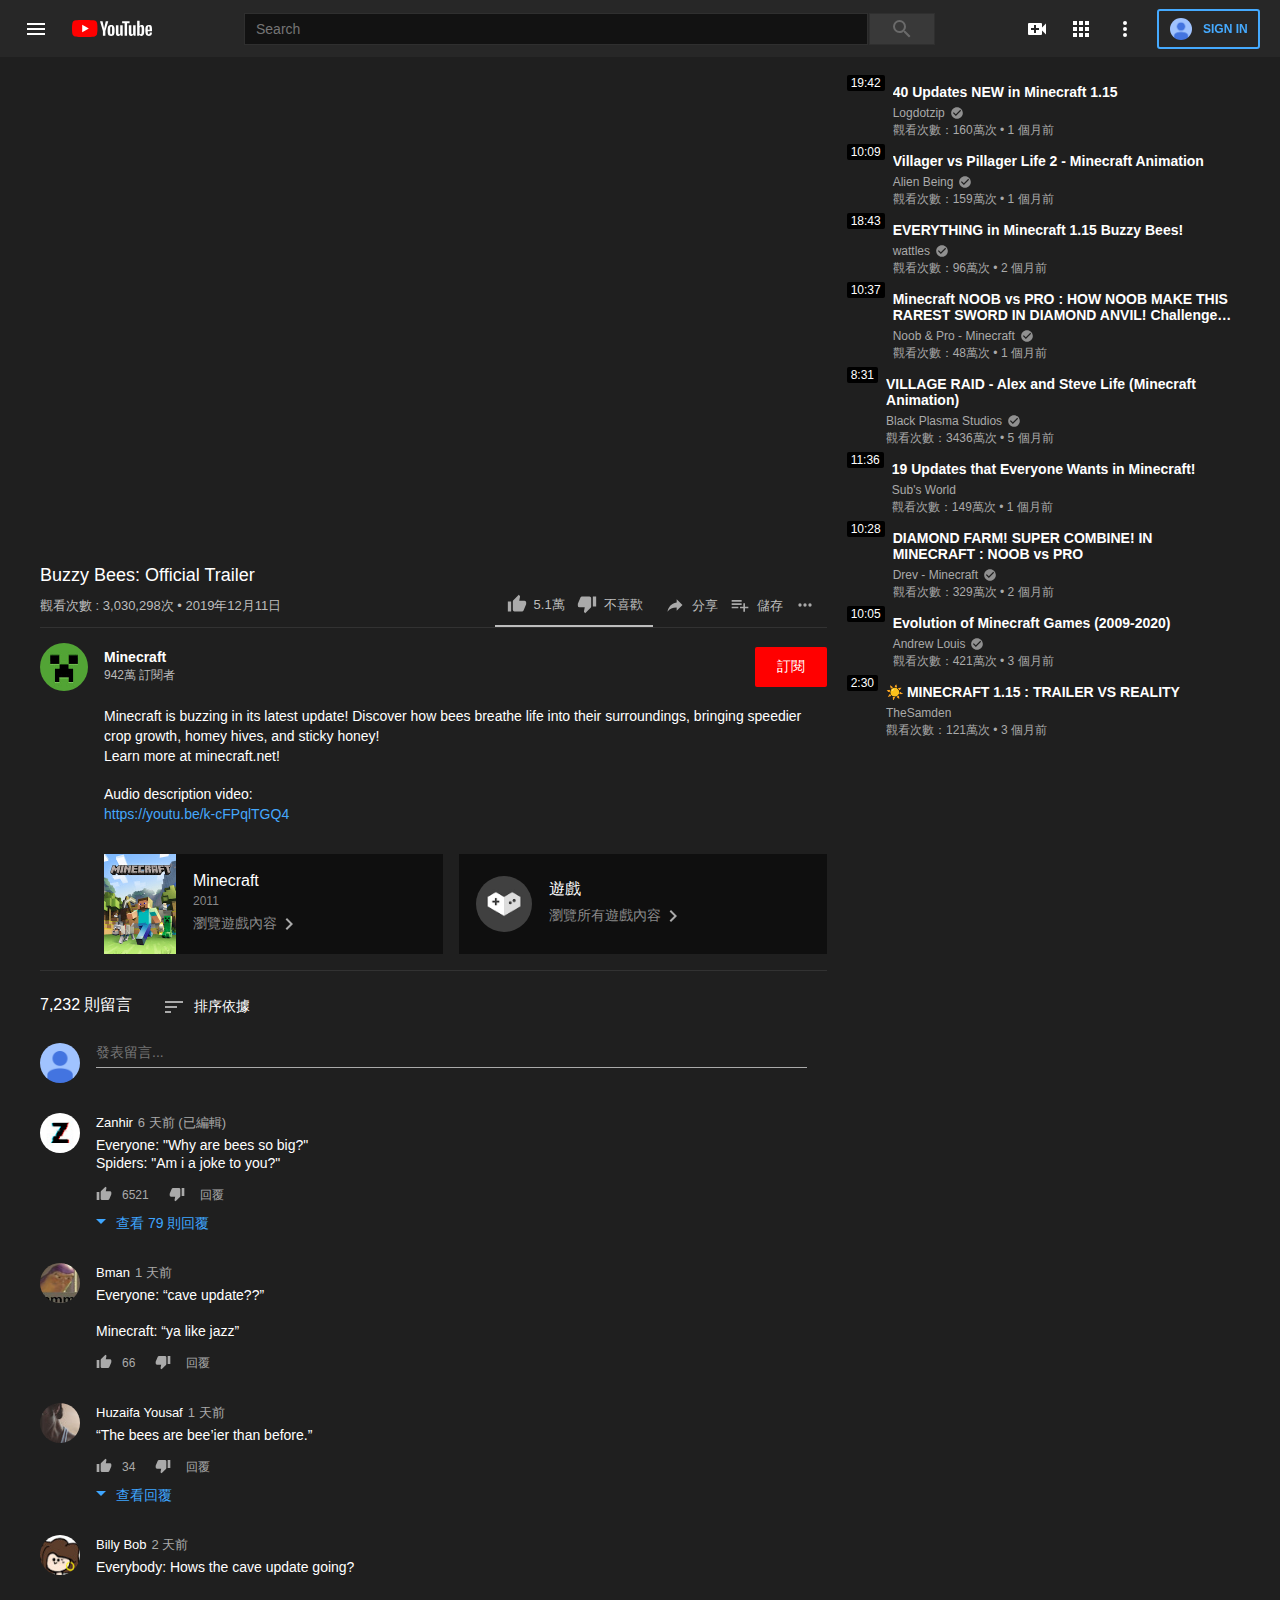
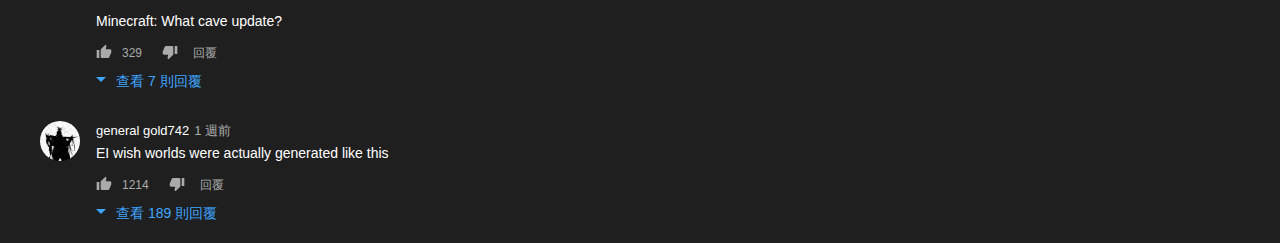
==== index.html @ e436df7b "首次上傳" ====
<!--
 * @Author: error: git config user.name && git config user.email & please set dead value or install git
 * @Date: 2022-06-09 15:48:01
 * @LastEditors: error: git config user.name && git config user.email & please set dead value or install git
 * @LastEditTime: 2022-08-15 15:24:51
 * @FilePath: /RWDyoutube/youtubeRWD.html
 * @Description: 这是默认设置,请设置`customMade`, 打开koroFileHeader查看配置 进行设置: https://github.com/OBKoro1/koro1FileHeader/wiki/%E9%85%8D%E7%BD%AE
-->
<!DOCTYPE html>
<html lang="en">
<head>
    <meta charset="UTF-8">
    <meta http-equiv="X-UA-Compatible" content="IE=edge">
    <meta name="viewport" content="width=device-width, initial-scale=1.0">
    <title>Document</title>
    <link rel="stylesheet" href="./vediopage.css">
</head>
<body>
    <header>
        <div class="header-left">
            <button class="btn menu-btn">
                <img src="./image/menu.svg" alt="menu">
            </button>
            <button class="logo">
                <img src="./image/logo.svg" alt="logo">
            </button>
        </div>
        <div class="header-middle">
            <input type="text" name="" id="" placeholder="Search">
            <button class="search-btn">
                <img src="./image/magnify.svg" alt="search-btn">
            </button>
        </div>
        <div class="header-right">
            <button class="btn addvideo-btn">
                <img src="./image/video-plus.svg" alt="addvideo">
            </button>
            <button class="btn apps-btn">
                <img src="./image/apps.svg" alt="">
            </button>
            <button class="btn option-btn">
                <img src="./image/dots-vertical.svg" alt="">
            </button>
            <button class="signin">
                <img src="./image/avatar_720-vflYJnzBZ.png" alt="signinman">
                <span>SIGN IN</span>
            </button>
        </div>
    </header>

    <section>
        <!-- 影片 -->
        <div class="video">
            <iframe width="560" height="315" src="https://www.youtube.com/embed/oQOSJkBYzrg" title="YouTube video player" frameborder="0" allow="accelerometer; autoplay; clipboard-write; encrypted-media; gyroscope; picture-in-picture" allowfullscreen></iframe>
        </div>
        <!-- 留言區 -->
        <div class="video-info">
            <div class="videotitle"><h1>Buzzy Bees: Official Trailer</h1></div>
            <div class="views-date">
                <div class="vd1"><span>觀看次數 : 3,030,298次 • 2019年12月11日</span></div>
                <div class="vd2"></div>
                <div class="vd3">
                    <button class="btn like-btn">
                        <img src="./image/thumb-up.svg" alt="like">
                    </button>
                    <span>5.1萬</span>
                </div>
                <div class="vd4">
                    <button class="btn dislike-btn">
                        <img src="./image/thumb-down.svg" alt="dislike">
                    </button>
                    <span>不喜歡</span>
                </div>
                <div class="vd5">
                    <button class="btn share-btn">
                        <img src="./image/share.svg" alt="share">
                    </button>
                    <span>分享</span>
                </div>
                <div class="vd5">
                    <button class="btn save-btn">
                        <img src="./image/playlist-plus.svg" alt="save">
                    </button>
                    <span>儲存</span>
                </div>
                <div class="vd6">
                    <button class="btn dot-btn">
                        <img src="./image/dots-horizontal.svg" alt="more">
                    </button>
                </div>
            </div>
            <!-- 作者資訊/訂閱 -->
            <div class="subbox">
                <div class="subscribers">
                    <img src="./image/unnamed.jpg" alt="">
                    <div class="username">
                        <p>Minecraft</p>
                        <p>942萬 訂閱者</p>
                    </div>
                    <button class="subscribe-btn">訂閱</button>
                </div>
                <div class="aboutvideo">
                    <div class="aboutv1">
                        <p>Minecraft is buzzing in its latest update! Discover how bees breathe life into their surroundings, bringing speedier crop growth, homey hives, and sticky honey!
                            <br> 
                            Learn more at minecraft.net!</p>
                        <br>
                        <p>Audio description video:</p>
                        <a href="https://www.youtube.com/watch?v=k-cFPqlTGQ4" target="_blank">https://youtu.be/k-cFPqlTGQ4</a>
                    </div>
                    <!-- 連結欄 -->
                    <div class="aboutv2">
                    <!-- 連結欄1 -->
                        <a class="aboutgame1" href="https://www.youtube.com/channel/UCQvWX73GQygcwXOTSf_VDVg"
                        target="_blank">
                            <img src="./image/minetcraft.jpeg" alt="">
                            <div class="aboutgame1-info">
                                <h2>Minecraft</h2>
                                <span>2011</span>
                                <div class="ginfo1">
                                    <span class="font14">瀏覽遊戲內容</span>
                                    <img class=""btn src="./image/chevron-right.svg" alt="go1">
                                </div>
                            </div>
                            <div class="aboutgame1-flexbox"></div>
                        </a>
                     <!-- 連結欄1 -->
                        <a class="aboutgame2" href="https://www.youtube.com/gaming"
                        target="_blank">
                            <img src="./image/game.jpeg" alt="">
                            <div class="aboutgame2-info">
                                <h2>遊戲</h2>
                                <div class="ginfo2">
                                    <span class="font14">瀏覽所有遊戲內容</span>
                                    <img class=""btn src="./image/chevron-right.svg" alt="go1">
                                </div>
                            </div>
                            <div class="aboutgame2-flexbox"></div>
                        </a>
                    </div>
                </div>
            </div>
        </div>
<!-- 更多影片 -->
        <div class="aside">
            <a class="morevideo" href="https://www.youtube.com/watch?v=ARpwakd7C8M" target="_blank">
                <div class="morevideo-img">
                    <img src="https://i.ytimg.com/vi/ARpwakd7C8M/hqdefault.jpg?sqp=-oaymwEZCNACELwBSFXyq4qpAwsIARUAAIhCGAFwAQ==&rs=AOn4CLD9Yk3ZiLvh-OSU9m6nuraU4Refkg" 
                    title="">
                    <div class="morevideo-time">
                        <span>19:42</span>
                    </div>
                    <div class="morevideo-icon">
                        <button><img src="./image/clock.svg" alt=""></button>
                        <button><img src="./image/playlist-play.svg" alt=""></button>
                    </div>
                </div>
                <div class="morevideo-info">
                    <h5>40 Updates NEW in Minecraft 1.15</h5>
                    <div>
                        <span>Logdotzip</span><img src="./image/check-circle.svg" alt="">
                    </div>
                    <span>觀看次數：160萬次 • 1 個月前</span>
                </div>
                <div class="morevideo-option">
                    <img src="./image/dots-vertical-thumb.svg" alt="">
                </div>
            </a>

            <a class="morevideo" href="https://www.youtube.com/watch?v=Fp2TlwW8Ejc" target="_blank">
                <div class="morevideo-img">
                    <img src="https://i.ytimg.com/vi/Fp2TlwW8Ejc/hqdefault.jpg?sqp=-oaymwEZCNACELwBSFXyq4qpAwsIARUAAIhCGAFwAQ==&rs=AOn4CLAWBxESbo5J3Zj0tywcAjmQzgpxug" 
                    title="">
                    <div class="morevideo-time">
                        <span>10:09</span>
                    </div>
                    <div class="morevideo-icon">
                        <button><img src="./image/clock.svg" alt=""></button>
                        <button><img src="./image/playlist-play.svg" alt=""></button>
                    </div>
                </div>
                <div class="morevideo-info">
                    <h5>Villager vs Pillager Life 2 - Minecraft Animation</h5>
                    <div>
                        <span>Alien Being</span><img src="./image/check-circle.svg" alt="">
                    </div>
                    <span>觀看次數：159萬次 • 1 個月前</span>
                </div>
                <div class="morevideo-option">
                    <img src="./image/dots-vertical-thumb.svg" alt="">
                </div>
            </a>

            <a class="morevideo" href="https://www.youtube.com/watch?v=YkINc028fs4" target="_blank">
                <div class="morevideo-img">
                    <img src="https://i.ytimg.com/vi/YkINc028fs4/hqdefault.jpg?sqp=-oaymwEZCNACELwBSFXyq4qpAwsIARUAAIhCGAFwAQ==&rs=AOn4CLBaf1p9irjO1KlY13ko64CLxCG0VA" 
                    title="">
                    <div class="morevideo-time">
                        <span>18:43</span>
                    </div>
                    <div class="morevideo-icon">
                        <button><img src="./image/clock.svg" alt=""></button>
                        <button><img src="./image/playlist-play.svg" alt=""></button>
                    </div>
                </div>
                <div class="morevideo-info">
                    <h5>EVERYTHING in Minecraft 1.15 Buzzy Bees!</h5>
                    <div>
                        <span>wattles</span><img src="./image/check-circle.svg" alt="">
                    </div>
                    <span>觀看次數：96萬次 • 2 個月前</span>
                </div>
                <div class="morevideo-option">
                    <img src="./image/dots-vertical-thumb.svg" alt="">
                </div>
            </a>

            <a class="morevideo" href="https://www.youtube.com/watch?v=yz7x-PpUQxE" target="_blank">
                <div class="morevideo-img">
                    <img src="https://i.ytimg.com/vi/yz7x-PpUQxE/hqdefault.jpg?sqp=-oaymwEZCNACELwBSFXyq4qpAwsIARUAAIhCGAFwAQ==&rs=AOn4CLAgzHO86I-3MXimamX4vX0kzNi5jw" 
                    title="">
                    <div class="morevideo-time">
                        <span>10:37</span>
                    </div>
                    <div class="morevideo-icon">
                        <button><img src="./image/clock.svg" alt=""></button>
                        <button><img src="./image/playlist-play.svg" alt=""></button>
                    </div>
                </div>
                <div class="morevideo-info">
                    <h5>Minecraft NOOB vs PRO : HOW NOOB MAKE THIS RAREST SWORD IN DIAMOND ANVIL! Challenge 100% trolling</h5>
                    <div>
                        <span>Noob & Pro - Minecraft</span><img src="./image/check-circle.svg" alt="">
                    </div>
                    <span>觀看次數：48萬次 • 1 個月前</span>
                </div>
                <div class="morevideo-option">
                    <img src="./image/dots-vertical-thumb.svg" alt="">
                </div>
            </a>

            <a class="morevideo" href="https://www.youtube.com/watch?v=jO19ozYFHFU" target="_blank">
                <div class="morevideo-img">
                    <img src="https://i.ytimg.com/vi/jO19ozYFHFU/hqdefault.jpg?sqp=-oaymwEZCNACELwBSFXyq4qpAwsIARUAAIhCGAFwAQ==&rs=AOn4CLCdeU_nhwSWMk-7Wm9pYfnkHQ94lg" title="">
                    <div class="morevideo-time">
                        <span>8:31</span>
                    </div>
                    <div class="morevideo-icon">
                        <button><img src="./image/clock.svg" alt=""></button>
                        <button><img src="./image/playlist-play.svg" alt=""></button>
                    </div>
                </div>
                <div class="morevideo-info">
                    <h5>VILLAGE RAID - Alex and Steve Life (Minecraft Animation)</h5>
                    <div>
                        <span>Black Plasma Studios</span><img src="./image/check-circle.svg" alt="">
                    </div>
                    <span>觀看次數：3436萬次 • 5 個月前</span>
                </div>
                <div class="morevideo-option">
                    <img src="./image/dots-vertical-thumb.svg" alt="">
                </div>
            </a>

            <a class="morevideo" href="https://www.youtube.com/watch?v=HtWxLgbYwqk" target="_blank">
                <div class="morevideo-img">
                    <img src="https://i.ytimg.com/vi/HtWxLgbYwqk/hqdefault.jpg?sqp=-oaymwEZCNACELwBSFXyq4qpAwsIARUAAIhCGAFwAQ==&rs=AOn4CLBusQEn2Vns5EfI7gJoLDs-Zfe5PA" 
                    title="">
                    <div class="morevideo-time">
                        <span>11:36</span>
                    </div>
                    <div class="morevideo-icon">
                        <button><img src="./image/clock.svg" alt=""></button>
                        <button><img src="./image/playlist-play.svg" alt=""></button>
                    </div>
                </div>
                <div class="morevideo-info">
                    <h5>19 Updates that Everyone Wants in Minecraft!</h5>
                    <div>
                        <span>Sub's World</span>
                    </div>
                    <span>觀看次數：149萬次 • 1 個月前</span>
                </div>
                <div class="morevideo-option">
                    <img src="./image/dots-vertical-thumb.svg" alt="">
                </div>
            </a>

            <a class="morevideo" href="https://www.youtube.com/watch?v=WnpaUW7lXxo" target="_blank">
                <div class="morevideo-img">
                    <img src="https://i.ytimg.com/vi/WnpaUW7lXxo/hqdefault.jpg?sqp=-oaymwEZCNACELwBSFXyq4qpAwsIARUAAIhCGAFwAQ==&rs=AOn4CLAsETaz7PQl1Po-AIRiwPGwdQHxBw" 
                    title="">
                    <div class="morevideo-time">
                        <span>10:28</span>
                    </div>
                    <div class="morevideo-icon">
                        <button><img src="./image/clock.svg" alt=""></button>
                        <button><img src="./image/playlist-play.svg" alt=""></button>
                    </div>
                </div>
                <div class="morevideo-info">
                    <h5>DIAMOND FARM! SUPER COMBINE! IN MINECRAFT : NOOB vs PRO</h5>
                    <div>
                        <span>Drev - Minecraft</span><img src="./image/check-circle.svg" alt="">
                    </div>
                    <span>觀看次數：329萬次 • 2 個月前</span>
                </div>
                <div class="morevideo-option">
                    <img src="./image/dots-vertical-thumb.svg" alt="">
                </div>
            </a>

            <a class="morevideo" href="https://www.youtube.com/watch?v=YlG6gBZHPaQ" target="_blank">
                <div class="morevideo-img">
                    <img src="https://i.ytimg.com/vi/YlG6gBZHPaQ/hqdefault.jpg?sqp=-oaymwEZCNACELwBSFXyq4qpAwsIARUAAIhCGAFwAQ==&rs=AOn4CLAfag2PLgmDli_TwRqNeGMldWPgag" 
                    title="">
                    <div class="morevideo-time">
                        <span>10:05</span>
                    </div>
                    <div class="morevideo-icon">
                        <button><img src="./image/clock.svg" alt=""></button>
                        <button><img src="./image/playlist-play.svg" alt=""></button>
                    </div>
                </div>
                <div class="morevideo-info">
                    <h5>Evolution of Minecraft Games (2009-2020)</h5>
                    <div>
                        <span>Andrew Louis</span><img src="./image/check-circle.svg" alt="">
                    </div>
                    <span>觀看次數：421萬次 • 3 個月前</span>
                </div>
                <div class="morevideo-option">
                    <img src="./image/dots-vertical-thumb.svg" alt="">
                </div>
            </a>

            <a class="morevideo" href="https://www.youtube.com/watch?v=gZEj8PgK5zM" target="_blank">
                <div class="morevideo-img">
                    <img src="https://i.ytimg.com/vi/gZEj8PgK5zM/hqdefault.jpg?sqp=-oaymwEZCNACELwBSFXyq4qpAwsIARUAAIhCGAFwAQ==&rs=AOn4CLCnAFbh10m24QI6SauxT9wA0khFOw" 
                    title="">
                    <div class="morevideo-time">
                        <span>2:30</span>
                    </div>
                    <div class="morevideo-icon">
                        <button><img src="./image/clock.svg" alt=""></button>
                        <button><img src="./image/playlist-play.svg" alt=""></button>
                    </div>
                </div>
                <div class="morevideo-info">
                    <h5>☀️ MINECRAFT 1.15 : TRAILER VS REALITY</h5>
                    <div>
                        <span>TheSamden</span>
                    </div>
                    <span>觀看次數：121萬次 • 3 個月前</span>
                </div>
                <div class="morevideo-option">
                    <img src="./image/dots-vertical-thumb.svg" alt="">
                </div>
            </a>

        </div>


        <!-- 留言區 -->
        <div class="comment">
            
            <div class="comment1">
                <span>7,232 則留言</span>
                <div>
                    <img src="./image/sort-variant.svg" alt="">
                    <span>排序依據</span>
                </div>
            </div>

            <div class="commenttext">
                <div>
                    <img class="circleimg" src="./image/avatar_720-vflYJnzBZ.png" alt="">
                </div>
                <input type="text" placeholder="發表留言...">
            </div>

            <div class="othercommt">
                <div class="otherc1">
                    <img class="circleimg" src="./image/unnamed(1).jpg" alt="">
                    <div>
                        <div class="reply-username"><span>Zanhir</span><span>6 天前 (已編輯)</span></div>
                        <div class="reply-message"><p>Everyone: "Why are bees so big?"<br>
                            Spiders: "Am i a joke to you?"</p></div>
                        <div class="reply-like">
                            <div >
                                <button class="reply-btn">
                                    <img src="./image/thumb-up.svg" alt="like">
                                </button>
                                <span>6521</span>
                            </div>
                            <div>
                                <button class="reply-btn">
                                    <img src="./image/thumb-down.svg" alt="dislike">
                                </button>
                            </div>
                            <span>回覆</span>
                        </div>
                        <div class="otherc2">
                            <span class="triangle"></span>
                            <span>查看 79 則回覆</span>
                        </div>
                    </div>
                </div>
            </div>

            <div class="othercommt">
                <div class="otherc1">
                    <img class="circleimg" src="./image/unnamed(2).jpg" alt="">
                    <div>
                        <div class="reply-username"><span>Bman</span><span>1 天前</span></div>
                        <div class="reply-message"><p>Everyone: “cave update??”<br>
<br>
                            Minecraft: “ya like jazz”</p></div>
                        <div class="reply-like">
                            <div >
                                <button class="reply-btn">
                                    <img src="./image/thumb-up.svg" alt="like">
                                </button>
                                <span>66</span>
                            </div>
                            <div>
                                <button class="reply-btn">
                                    <img src="./image/thumb-down.svg" alt="dislike">
                                </button>
                            </div>
                            <span>回覆</span>
                        </div>
                    </div>
                </div>
            </div>
            
            <div class="othercommt">
                <div class="otherc1">
                    <img class="circleimg" src="./image/unnamed(3).jpg" alt="">
                    <div>
                        <div class="reply-username"><span>Huzaifa Yousaf</span><span>1 天前</span></div>
                        <div class="reply-message"><p>“The bees are bee’ier than before.”</p></div>
                        <div class="reply-like">
                            <div >
                                <button class="reply-btn">
                                    <img src="./image/thumb-up.svg" alt="like">
                                </button>
                                <span>34</span>
                            </div>
                            <div>
                                <button class="reply-btn">
                                    <img src="./image/thumb-down.svg" alt="dislike">
                                </button>
                            </div>
                            <span>回覆</span>
                        </div>
                        <div class="otherc2">
                            <span class="triangle"></span>
                            <span>查看回覆</span>
                        </div>
                    </div>
                </div>
            </div>

            <div class="othercommt">
                <div class="otherc1">
                    <img class="circleimg" src="./image/unnamed(4).jpg" alt="">
                    <div>
                        <div class="reply-username"><span>Billy Bob</span><span>2 天前</span></div>
                        <div class="reply-message"><p>Everybody: Hows the cave update going?<br>
<br>
<br>
                            Minecraft: What cave update?</p></div>
                        <div class="reply-like">
                            <div >
                                <button class="reply-btn">
                                    <img src="./image/thumb-up.svg" alt="like">
                                </button>
                                <span>329</span>
                            </div>
                            <div>
                                <button class="reply-btn">
                                    <img src="./image/thumb-down.svg" alt="dislike">
                                </button>
                            </div>
                            <span>回覆</span>
                        </div>
                        <div class="otherc2">
                            <span class="triangle"></span>
                            <span>查看 7 則回覆</span>
                        </div>
                    </div>
                </div>
            </div>

            <div class="othercommt">
                <div class="otherc1">
                    <img class="circleimg" src="./image/unnamed(5).jpg" alt="">
                    <div>
                        <div class="reply-username"><span>general gold742</span><span>1 週前</span></div>
                        <div class="reply-message"><p>EI wish worlds were actually generated like this</p></div>
                        <div class="reply-like">
                            <div >
                                <button class="reply-btn">
                                    <img src="./image/thumb-up.svg" alt="like">
                                </button>
                                <span>1214</span>
                            </div>
                            <div>
                                <button class="reply-btn">
                                    <img src="./image/thumb-down.svg" alt="dislike">
                                </button>
                            </div>
                            <span>回覆</span>
                        </div>
                        <div class="otherc2">
                            <span class="triangle"></span>
                            <span>查看 189 則回覆</span>
                        </div>
                    </div>
                </div>
            </div>
        </div>
    </section>
</body>
</html>
---- vediopage.css ----
*{margin: 0;
padding: 0;
box-sizing: border-box;
font-family: Arial, sans-serif;
}


.btn{width: 24px;
height: 24px;
cursor: pointer;
background: none;
border: none;}

/* 搜尋列設定 */
header{height: 57px;
width: 100%;
background: rgba(40,40,40,0.95);
display: flex;
position: fixed;
top: 0;
z-index:100}

.header-left{
    width: 152px;
    height: 100%;
    display: flex;    
    align-items: center;
    margin-left: 12px;
}

.menu-btn{margin: 12px;}

.logo{margin: 12px;
display: flex;
align-items: center;}
.logo{border: none;
    background: none;}

.logo>img{width: 80px;
}

.header-middle{flex: 1;
height: 100%;
display: flex;
align-items: center;
}
.header-middle>input{margin-left: 80px;
height: 32px;
border: 1px solid #2f2f2f;
background: #121212;
text-indent: 11px;
font-size: 14px;
color: #898989;
font-weight: 500;
flex: 1;
margin-right: 1px;
outline: none;
}
.header-middle>input:focus{color: white;
border: 1px solid #45aaff;}

.search-btn{
    background: #393939;
    border: 1px solid #2f2f2f;
    width: 66px;
    height: 32px;
    display: flex;
    align-items: center;
    justify-content: center;
    margin-right: 80px;
}


.header-right{width: 255px;
height: 100%;
display: flex;
align-items: center;
margin-right: 10px;
}

.header-right>button{margin: 10px;}

.signin{width: 120px;
height: 40px;
border: 2px solid #45aaff;
border-radius: 3px;
background: none;
display: flex;
align-items: center;}

.signin>img{width: 22px;
height: 22px;
border-radius: 11px;
margin:11px;
}
.signin>span{color:#45aaff ;
font-size: 12px;
font-weight: 700;}


/* 主要頁面 */
section{background: #1f1f1f;
width: 100%;
height: 100%;
display: grid;
grid-template: auto auto 1fr / 2fr 1fr;
grid-template-areas: 'a b'
                     'c b'
                     'd b';
padding: 80px 20px 20px 20px;}

@media screen and (max-width:1024px){
section{display: flex;
flex-direction: column;
padding: 80px 10px 10px 10px;
}
    
}

.video{
position: relative;
padding-bottom: 56.25%; /* 16:9 */
margin:0 20px;
height: 0;
overflow: hidden;
grid-area: a;
}

.video>iframe{position: absolute;
    top: 0;
    left: 0;
    width: 100%;
    height: 100%;
}

/* 影片標題欄 */
.video-info{grid-area: c;
    margin: 0 20px;
    display: flex;
    flex-direction: column;
}

.videotitle{
    padding-top: 20px;
}
.videotitle>h1{font-size: 18px;
font-weight: 400;
color: white;}

.views-date{width: 100%;
height: 42px;
border-bottom: 1px solid #323232;
display: flex;
align-items: center;}

.vd1{color:#bdbdbd;
font-size: 14px;}
.vd2{flex: 1;}
.vd3{height: 100%;
display: flex;
align-items: center;
padding-left:10px;
border-bottom: 2px solid #bdbdbd;}
.vd4{height: 100%;
display: flex;
align-items: center;
padding:0 10px;
border-bottom: 2px solid #bdbdbd;}
.vd5{display: flex;
align-items: center;
padding-left:10px;}
.vd6{display: flex;
align-items: center;
padding:0 10px;}
.views-date button>img{width: 20px;
height: 20px;}
.views-date span{color: #bdbdbd;font-size: 13px;padding-left: 5px;}
.vd1>span{padding-left: 0;}

/* 上傳者/訂閱者/影片資訊 */
.subscribers{width: 100%;
display: flex;
align-items: center;
margin-top:15px ;}
.subscribers>img{width: 48px;
height: 48px;
border-radius: 24px;
margin-right: 16px;}
.username{flex: 1;
display: flex;
flex-direction: column;
justify-content: center;}
.username>p:nth-child(1){color:white;
font-size: 14px;
font-weight: 700;
padding:1px 0;
}
.username>p:nth-child(2){color:#bdbdbd;
font-size: 12px;
padding:1px 0;
}
.subscribe-btn{
background: #FF0000;
border: none;
color: white;
font-size: 14px;
width: 72px;
height: 40px;
border-radius: 2px;
}

.aboutvideo{margin-top: 15px;
padding-left: 64px;
display: flex;
flex-direction: column;
}
.aboutv1{padding-bottom: 30px;}

.aboutv1>p{color: white;
font-size: 14px;
line-height: 20px;}
.aboutv1>a{color: #45a8fc;
    font-size: 14px;
    line-height: 20px;
    text-decoration: none;}

.aboutv2{display: grid;
    grid-column-gap:16px ;
    grid-template-columns: auto auto;}
.aboutgame1,.aboutgame2{height: 100px;
background: #0f0f0f;
display: flex;
align-items: center;
text-decoration: none;}
.aboutgame1>img{height: 100%;
margin-right: 17px;}
.aboutgame2>img{height: 56px;
border-radius: 28px;
margin: 0 17px;}

.aboutgame1-info,.aboutgame2-info{display: flex;
flex-direction: column;}
.aboutgame1-info>h2,.aboutgame2-info>h2{color: white;
font-size: 16px;
font-weight: 400;
}
.aboutgame1-info>span{color: #898989;
font-size: 12px;
font-weight: 400;
margin-top: 4px ;}

.ginfo1,.ginfo2{display: flex;
align-items: center;
margin-top: 4px;}

.ginfo1 .font14,.ginfo2 .font14{color: #898989;
    font-size: 14px;
align-self:center ;}

.aboutgame1-flexbox,.aboutgame2-flexbox{flex: 1;}

.subbox{width: 100%;
border-bottom: 1px solid #323232;
padding-bottom: 16px;
margin-bottom: 24px;}


/* 留言區 */
.comment{grid-area: d;
margin: 0 20px;
display: flex;
flex-direction: column;}

.comment1{display: flex;
    margin-bottom: 24px;
}
.comment1>span{font-size: 16px;
color: white;
padding-right:30px ;}

.comment1>div{display: flex;
align-items: center;}

.comment1>div>span{font-size: 14px;
    color: white;
    padding-left:8px }

.commenttext{display: flex;}
.commenttext>div{display: flex;}
.circleimg{width: 40px;
height: 40px;
border-radius: 20px;
margin-right: 16px}
.commenttext>input{
height: 25px;
font-size: 14px;
padding-bottom: 5px;
border: none;
outline: none;
background: none;
border-bottom: 1px solid #aaaaaa;
flex: 1;
margin-right: 20px ;
}
.commenttext>input:focus{color: white;
border-bottom: 1px solid white;}

/* -回應- */
.othercommt
{display: flex;
flex-direction: column;
margin-top: 30px;}

.otherc1{display: flex;
}

.reply-username span:nth-child(1){color: white;
font-size: 13px;font-weight: 400;}
.reply-username span:nth-child(2){color: #aaaaaa;
font-size: 13px; padding-left: 5px;}
.reply-message{color: white;
font-size: 14px;padding: 4px 0;
line-height: 18px;}
.reply-like{display: flex;
align-items: center;
margin-top: 10px;}
.reply-like>div{display: flex;
    align-items: center;
margin-right: 5px;}
.reply-btn{background: none;
border: none;}
.reply-btn>img{width: 16px;height: 16px;margin-right: 10px;}
.reply-like span{font-size: 12px;margin-right: 15px;color: #aaaaaa;}

.otherc2{display: flex;align-items: center;
margin-top: 10px;}
.triangle{border: 5px solid transparent;
border-top:5px solid #3EA6FF;}
.otherc2 span:nth-child(2){color: #3EA6FF;font-size: 14px;
padding-left: 10px;}


/* 更多影片 */

.aside{display: flex;
flex-direction: column;
grid-area: b;
margin-bottom: 20px;}

.morevideo{display: flex;
    text-decoration: none;
margin-bottom: 10px;}

.morevideo-img{position: relative;}
.morevideo-img>img{height: 96px;}
.morevideo-icon{position: absolute;
top: 0;
width: 100%;
display: flex;
flex-direction: column;
align-items: flex-end;}
.morevideo-icon>button{background: black;
width: 26px;
height: 26px;
border-radius: 2px;
border: none;
margin: 3px 3px 0 0;
display: flex;
visibility: hidden;
}
.morevideo:hover .morevideo-icon>button{visibility: visible;
}
.morevideo-icon>button>img{width: 22px;height: 22px;
margin: auto;}

.morevideo-time{
text-align: right;
margin-top: -25px;
margin-right: 3px;
}
.morevideo-time>span{font-size: 12px;
font-weight: 500;
padding: 1px 4px;
background: black;
border-radius: 2px;
color: white;
}

.morevideo-info{flex: 1;
display: flex;
flex-direction: column;
margin-left: 5px;}
.morevideo-info>h5{font-size: 14px;
color: white;
margin-bottom: 4px;
padding-top: 4px;
display:-webkit-box;
-webkit-box-orient:vertical;
-webkit-line-clamp:2;
overflow: hidden;
text-overflow: ellipsis;
}
.morevideo-info>div{display: flex;
align-items: center;}
.morevideo-info>div>span{font-size: 12px;
color: #aaaaaa;
line-height: 18px;
margin-right: 5px;}
.morevideo-info>div>img{width: 14px;
height: 14px;}
.morevideo-info>span{font-size: 12px;
    color: #aaaaaa;}

.morevideo-option{display: flex;}
.morevideo-option>img{width: 24px;
height: 24px;
visibility: hidden;}

.morevideo:hover .morevideo-option>img{visibility: visible;
}

/* 小於630px時之狀況 */
@media screen and (max-width:630px) {
.header-middle>input{display: none;}
.search-btn{display: none;}
.vd1{display: none;}
.aboutv2{display: flex;
    flex-direction: column;}
.aboutgame2{margin-top: 16px;}

}
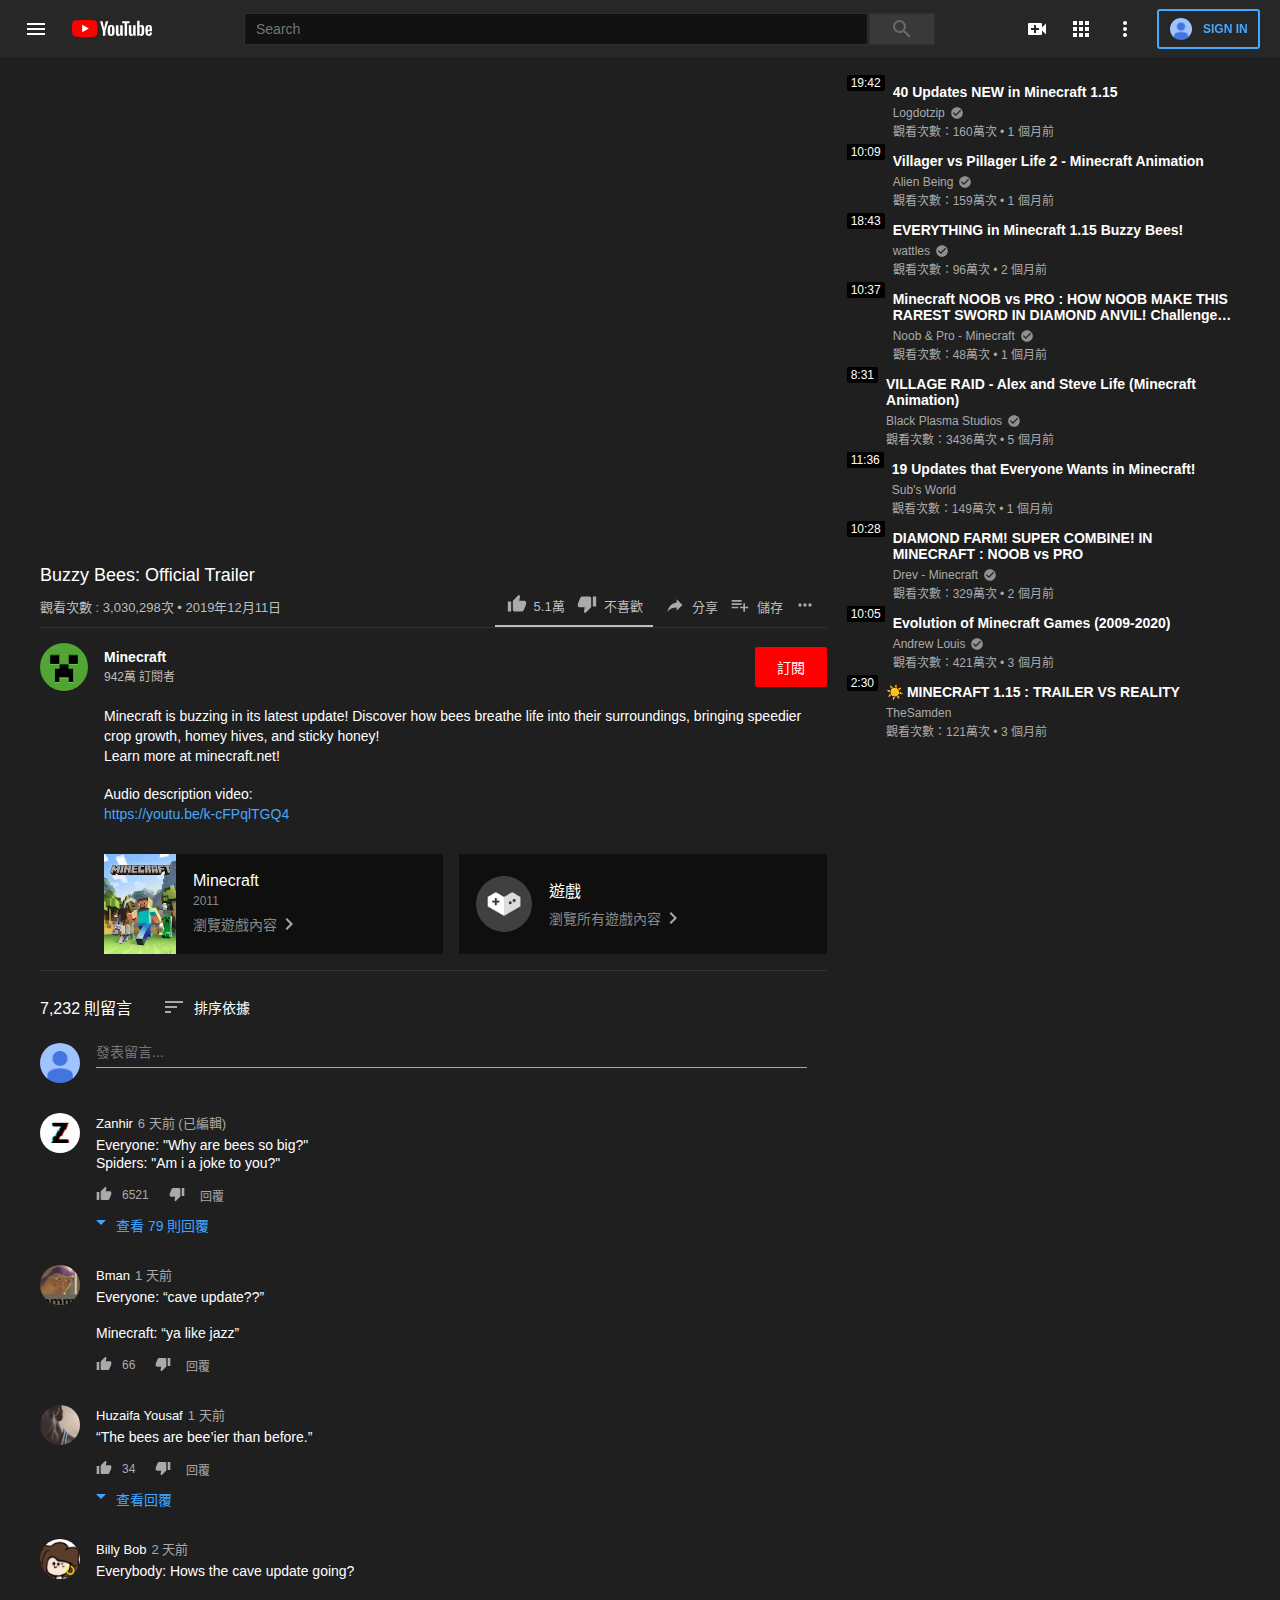
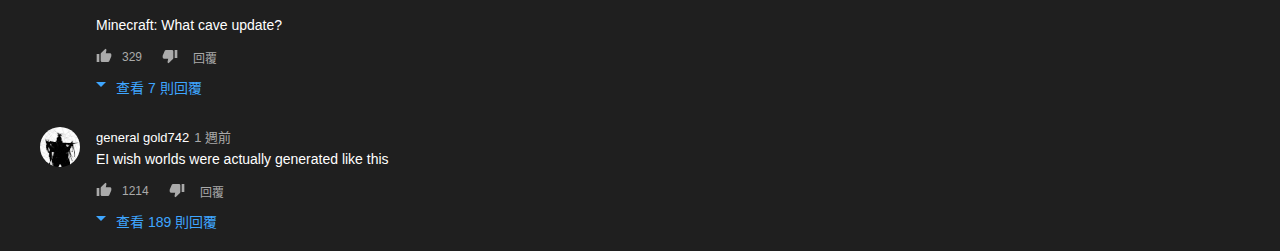
==== commit f1bfc65a: "修改title" ====
--- a/index.html
+++ b/index.html
@@ -7,12 +7,12 @@
  * @Description: 这是默认设置,请设置`customMade`, 打开koroFileHeader查看配置 进行设置: https://github.com/OBKoro1/koro1FileHeader/wiki/%E9%85%8D%E7%BD%AE
 -->
 <!DOCTYPE html>
-<html lang="en">
+<html lang="zh-tw">
 <head>
     <meta charset="UTF-8">
     <meta http-equiv="X-UA-Compatible" content="IE=edge">
     <meta name="viewport" content="width=device-width, initial-scale=1.0">
-    <title>Document</title>
+    <title>Youtube - Made by WangCH</title>
     <link rel="stylesheet" href="./vediopage.css">
 </head>
 <body>
